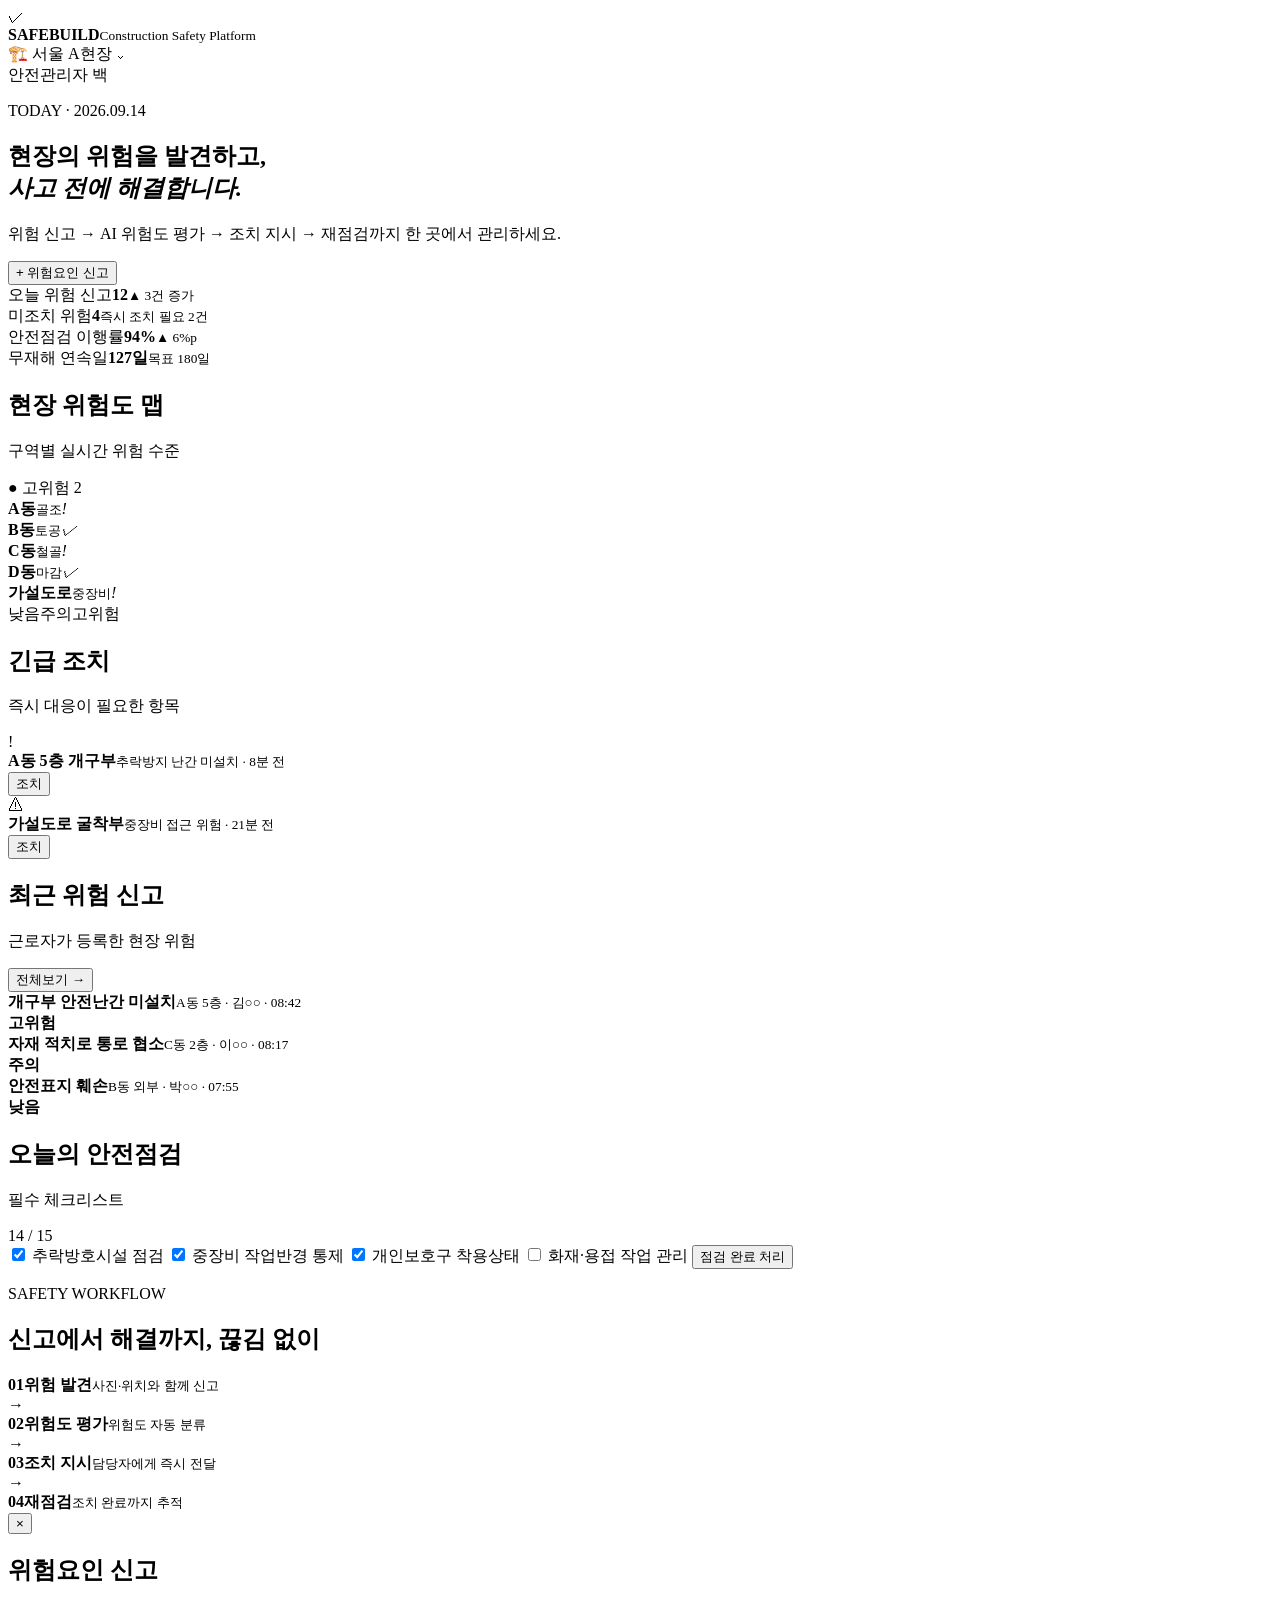
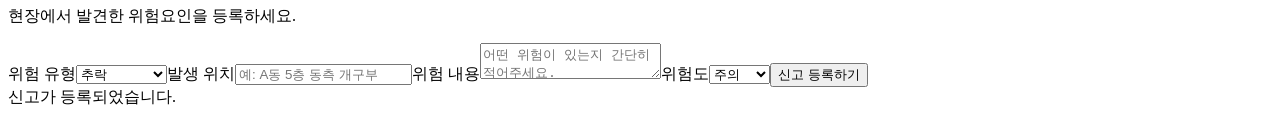
==== index.html @ 405b14be "feat: add construction safety platform MVP" ====
<!doctype html>
<html lang="ko">
<head>
  <meta charset="UTF-8" />
  <meta name="viewport" content="width=device-width, initial-scale=1.0" />
  <title>SAFEBUILD | 건설현장 안전 플랫폼</title>
  <link rel="stylesheet" href="style.css" />
</head>
<body>
  <header class="topbar">
    <div class="brand"><span class="brand-mark">✓</span><div><strong>SAFEBUILD</strong><small>Construction Safety Platform</small></div></div>
    <div class="site-select">🏗️ 서울 A현장 <span>⌄</span></div>
    <div class="user">안전관리자 <span class="avatar">백</span></div>
  </header>

  <main>
    <section class="hero">
      <div><p class="eyebrow">TODAY · 2026.09.14</p><h1>현장의 위험을 발견하고,<br><em>사고 전에 해결합니다.</em></h1><p>위험 신고 → AI 위험도 평가 → 조치 지시 → 재점검까지 한 곳에서 관리하세요.</p></div>
      <button class="primary" onclick="openModal('report')">+ 위험요인 신고</button>
    </section>

    <section class="stats">
      <article><span>오늘 위험 신고</span><b id="reportCount">12</b><small class="up">▲ 3건 증가</small></article>
      <article><span>미조치 위험</span><b class="danger" id="openCount">4</b><small>즉시 조치 필요 2건</small></article>
      <article><span>안전점검 이행률</span><b>94%</b><small class="up">▲ 6%p</small></article>
      <article><span>무재해 연속일</span><b>127일</b><small>목표 180일</small></article>
    </section>

    <section class="grid">
      <div class="card wide">
        <div class="card-head"><div><h2>현장 위험도 맵</h2><p>구역별 실시간 위험 수준</p></div><span class="pill red">● 고위험 2</span></div>
        <div class="site-map">
          <div class="zone zone-a high" onclick="zoneInfo('A동 골조','고위험 · 개구부 추락 위험')"><strong>A동</strong><small>골조</small><i>!</i></div>
          <div class="zone zone-b safe"><strong>B동</strong><small>토공</small><i>✓</i></div>
          <div class="zone zone-c warn"><strong>C동</strong><small>철골</small><i>!</i></div>
          <div class="zone zone-d safe"><strong>D동</strong><small>마감</small><i>✓</i></div>
          <div class="zone zone-e high"><strong>가설도로</strong><small>중장비</small><i>!</i></div>
          <div class="legend"><span>낮음</span><span>주의</span><span>고위험</span></div>
        </div>
      </div>

      <div class="card">
        <div class="card-head"><div><h2>긴급 조치</h2><p>즉시 대응이 필요한 항목</p></div></div>
        <div class="alert-item"><span class="icon red-bg">!</span><div><strong>A동 5층 개구부</strong><small>추락방지 난간 미설치 · 8분 전</small></div><button onclick="resolve(this)">조치</button></div>
        <div class="alert-item"><span class="icon orange-bg">⚠</span><div><strong>가설도로 굴착부</strong><small>중장비 접근 위험 · 21분 전</small></div><button onclick="resolve(this)">조치</button></div>
      </div>
    </section>

    <section class="grid lower">
      <div class="card">
        <div class="card-head"><div><h2>최근 위험 신고</h2><p>근로자가 등록한 현장 위험</p></div><button class="text-btn" onclick="openModal('report')">전체보기 →</button></div>
        <div id="reports" class="report-list">
          <div class="report"><span class="dot red"></span><div><strong>개구부 안전난간 미설치</strong><small>A동 5층 · 김○○ · 08:42</small></div><b>고위험</b></div>
          <div class="report"><span class="dot orange"></span><div><strong>자재 적치로 통로 협소</strong><small>C동 2층 · 이○○ · 08:17</small></div><b>주의</b></div>
          <div class="report"><span class="dot yellow"></span><div><strong>안전표지 훼손</strong><small>B동 외부 · 박○○ · 07:55</small></div><b>낮음</b></div>
        </div>
      </div>

      <div class="card">
        <div class="card-head"><div><h2>오늘의 안전점검</h2><p>필수 체크리스트</p></div><span class="score">14 / 15</span></div>
        <div class="progress"><span></span></div>
        <label class="check"><input type="checkbox" checked onchange="updateChecks()"> 추락방호시설 점검</label>
        <label class="check"><input type="checkbox" checked onchange="updateChecks()"> 중장비 작업반경 통제</label>
        <label class="check"><input type="checkbox" checked onchange="updateChecks()"> 개인보호구 착용상태</label>
        <label class="check"><input type="checkbox" onchange="updateChecks()"> 화재·용접 작업 관리</label>
        <button class="outline" onclick="alert('점검표가 현장 담당자에게 전송되었습니다.')">점검 완료 처리</button>
      </div>
    </section>

    <section class="workflow card">
      <div><p class="eyebrow">SAFETY WORKFLOW</p><h2>신고에서 해결까지, 끊김 없이</h2></div>
      <div class="steps"><div><b>01</b><strong>위험 발견</strong><small>사진·위치와 함께 신고</small></div><span>→</span><div><b>02</b><strong>위험도 평가</strong><small>위험도 자동 분류</small></div><span>→</span><div><b>03</b><strong>조치 지시</strong><small>담당자에게 즉시 전달</small></div><span>→</span><div><b>04</b><strong>재점검</strong><small>조치 완료까지 추적</small></div></div>
    </section>
  </main>

  <div id="modal" class="modal hidden"><div class="modal-box"><button class="close" onclick="closeModal()">×</button><h2>위험요인 신고</h2><p>현장에서 발견한 위험요인을 등록하세요.</p><form id="reportForm"><label>위험 유형<select id="type"><option>추락</option><option>낙하·비래</option><option>중장비 충돌</option><option>붕괴·전도</option><option>화재·폭발</option><option>기타</option></select></label><label>발생 위치<input id="location" placeholder="예: A동 5층 동측 개구부" required></label><label>위험 내용<textarea id="detail" placeholder="어떤 위험이 있는지 간단히 적어주세요." required></textarea></label><label>위험도<select id="level"><option>고위험</option><option selected>주의</option><option>낮음</option></select></label><button class="primary full" type="submit">신고 등록하기</button></form></div></div>
  <div id="toast" class="toast">신고가 등록되었습니다.</div>
  <script src="app.js"></script>
</body>
</html>
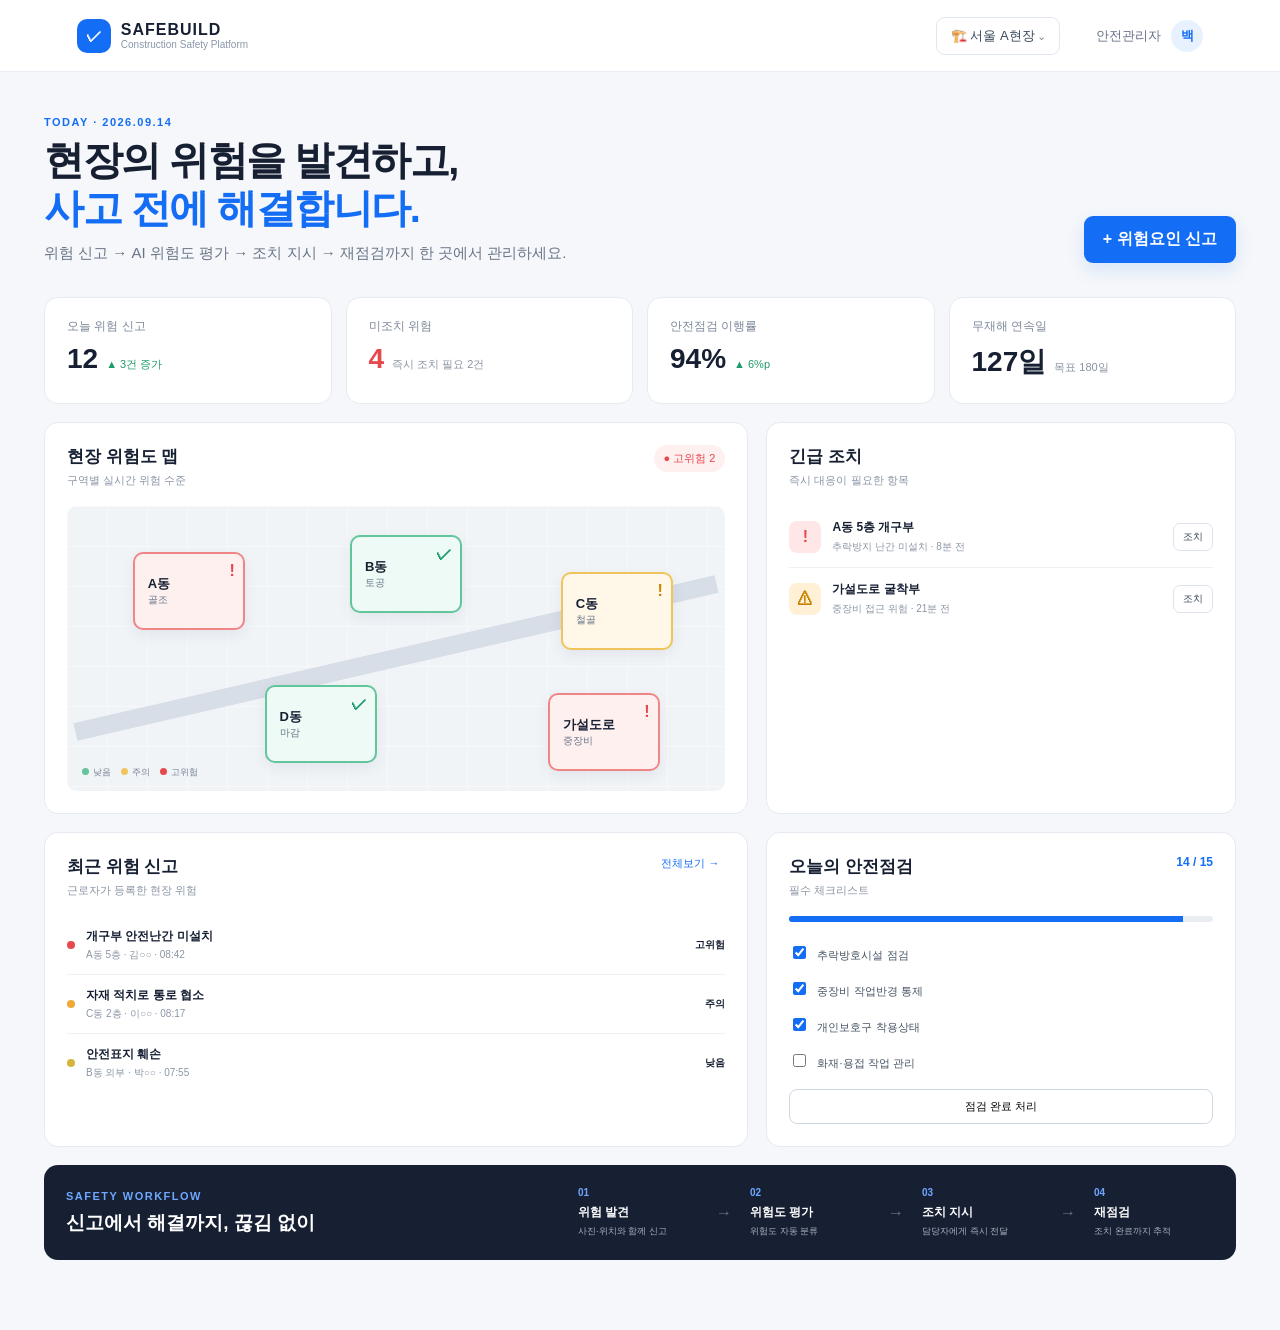
==== commit 5fc3bb4f: "Trigger GitHub Pages deployment" ====
--- a/index.html
+++ b/index.html
@@ -4,6 +4,7 @@
   <meta charset="UTF-8" />
   <meta name="viewport" content="width=device-width, initial-scale=1.0" />
   <title>SAFEBUILD | 건설현장 안전 플랫폼</title>
+  <!-- GitHub Pages deployment trigger: 2026-09-14 -->
   <link rel="stylesheet" href="style.css" />
 </head>
 <body>
--- a/style.css
+++ b/style.css
@@ -0,0 +1 @@
+*{box-sizing:border-box}body{margin:0;font-family:Inter,"Noto Sans KR",Arial,sans-serif;background:#f5f7fa;color:#172033}button,input,textarea,select{font:inherit}.topbar{height:72px;background:#fff;border-bottom:1px solid #e8edf3;display:flex;align-items:center;padding:0 6vw;gap:36px}.brand{display:flex;align-items:center;gap:10px;margin-right:auto}.brand-mark{display:grid;place-items:center;width:34px;height:34px;border-radius:10px;background:#146ef5;color:#fff;font-weight:900}.brand strong{display:block;letter-spacing:1px}.brand small{display:block;color:#8b96a8;font-size:10px}.site-select{padding:9px 14px;border:1px solid #e1e7ef;border-radius:9px;color:#39465a;font-size:13px}.user{font-size:13px;color:#667085;display:flex;align-items:center;gap:10px}.avatar{width:32px;height:32px;border-radius:50%;background:#e8f1ff;color:#146ef5;display:grid;place-items:center;font-weight:700}main{max-width:1240px;margin:auto;padding:44px 24px 70px}.hero{display:flex;justify-content:space-between;align-items:end;margin-bottom:34px}.eyebrow{font-size:11px;letter-spacing:1.5px;color:#146ef5;font-weight:800;margin:0 0 8px}.hero h1{font-size:40px;line-height:1.2;margin:0 0 12px;letter-spacing:-1.5px}.hero em{font-style:normal;color:#146ef5}.hero p:not(.eyebrow){color:#697586;margin:0;font-size:15px}.primary{background:#146ef5;color:white;border:0;border-radius:9px;padding:13px 19px;font-weight:700;cursor:pointer;box-shadow:0 7px 18px #146ef522}.stats{display:grid;grid-template-columns:repeat(4,1fr);gap:14px;margin-bottom:18px}.stats article,.card{background:#fff;border:1px solid #e6ebf1;border-radius:14px}.stats article{padding:20px 22px}.stats span{display:block;color:#7b8798;font-size:12px}.stats b{display:inline-block;font-size:28px;margin:8px 8px 2px 0}.stats small{font-size:11px;color:#8993a2}.stats .up{color:#1d9b68}.stats .danger{color:#e5484d}.grid{display:grid;grid-template-columns:1.5fr 1fr;gap:18px;margin-bottom:18px}.card{padding:22px}.card-head{display:flex;justify-content:space-between;align-items:start;margin-bottom:18px}.card h2{font-size:17px;margin:0 0 5px}.card-head p{margin:0;color:#8a95a5;font-size:11px}.pill{font-size:11px;border-radius:20px;padding:6px 10px}.pill.red{background:#fff0f0;color:#e5484d}.site-map{height:285px;background:#f1f4f7;border-radius:10px;position:relative;overflow:hidden;background-image:linear-gradient(90deg,#ffffff66 1px,transparent 1px),linear-gradient(#ffffff66 1px,transparent 1px);background-size:40px 40px}.site-map:after{content:"";position:absolute;left:0;right:0;top:50%;height:18px;background:#d8dee7;transform:rotate(-13deg)}.zone{position:absolute;width:112px;height:78px;border-radius:10px;display:flex;flex-direction:column;justify-content:center;padding:13px;z-index:2;box-shadow:0 5px 14px #17203312;border:2px solid}.zone strong{font-size:13px}.zone small{font-size:10px;color:#687588}.zone i{position:absolute;right:8px;top:8px;font-style:normal;font-weight:900}.safe{background:#eefaf5;border-color:#61c69b}.safe i{color:#159b68}.warn{background:#fff8e8;border-color:#f0c45b}.warn i{color:#c88700}.high{background:#fff0f0;border-color:#ef8585}.high i{color:#e5484d}.zone-a{left:10%;top:16%}.zone-b{left:43%;top:10%}.zone-c{right:8%;top:23%}.zone-d{left:30%;bottom:10%}.zone-e{right:10%;bottom:7%}.legend{position:absolute;left:15px;bottom:12px;display:flex;gap:10px;font-size:9px;color:#748093;z-index:3}.legend span:before{content:"";display:inline-block;width:7px;height:7px;border-radius:50%;background:#61c69b;margin-right:4px}.legend span:nth-child(2):before{background:#f0c45b}.legend span:nth-child(3):before{background:#e5484d}.alert-item{display:flex;align-items:center;gap:11px;padding:13px 0;border-bottom:1px solid #edf0f4}.alert-item:last-child{border:0}.icon{width:32px;height:32px;border-radius:8px;display:grid;place-items:center;font-weight:900}.red-bg{background:#ffe7e8;color:#e5484d}.orange-bg{background:#fff0d6;color:#c98200}.alert-item div{flex:1}.alert-item strong,.alert-item small{display:block}.alert-item strong{font-size:12px}.alert-item small{font-size:10px;color:#8a95a5;margin-top:4px}.alert-item button{border:1px solid #dce3ec;background:#fff;border-radius:7px;padding:6px 9px;font-size:10px;color:#3b4657;cursor:pointer}.lower{grid-template-columns:1.5fr 1fr}.text-btn{border:0;background:none;color:#146ef5;font-size:11px;cursor:pointer}.report{display:flex;align-items:center;gap:11px;padding:12px 0;border-bottom:1px solid #edf0f4}.report:last-child{border:0}.report>div{flex:1}.report strong,.report small{display:block}.report strong{font-size:12px}.report small{font-size:10px;color:#8a95a5;margin-top:3px}.report b{font-size:10px}.dot{width:8px;height:8px;border-radius:50%}.dot.red{background:#e5484d}.dot.orange{background:#efaa35}.dot.yellow{background:#d6b53d}.score{font-size:12px;color:#146ef5;font-weight:800}.progress{height:6px;background:#e9edf2;border-radius:8px;margin-bottom:13px;overflow:hidden}.progress span{display:block;width:93%;height:100%;background:#146ef5}.check{display:block;padding:8px 0;font-size:11px;color:#465365}.check input{accent-color:#146ef5;margin-right:8px}.outline{width:100%;margin-top:10px;background:#fff;border:1px solid #cfd7e2;border-radius:8px;padding:9px;font-size:11px;cursor:pointer}.workflow{display:flex;justify-content:space-between;align-items:center;margin-top:18px;background:#172033;color:#fff;border:0}.workflow h2{margin:0;font-size:19px}.workflow .eyebrow{color:#6fa7ff}.steps{display:flex;align-items:center;gap:18px}.steps>div{min-width:120px}.steps b{display:block;color:#6fa7ff;font-size:10px;margin-bottom:6px}.steps strong{display:block;font-size:12px}.steps small{display:block;color:#a9b2c0;font-size:9px;margin-top:4px}.steps>span{color:#657188}.modal{position:fixed;inset:0;background:#17203388;display:grid;place-items:center;padding:20px;z-index:10}.hidden{display:none}.modal-box{background:#fff;border-radius:15px;width:min(470px,100%);padding:26px;position:relative}.modal-box h2{margin:0 0 6px}.modal-box>p{font-size:12px;color:#8a95a5;margin-bottom:20px}.close{position:absolute;right:18px;top:15px;border:0;background:none;font-size:25px;cursor:pointer;color:#7b8798}.modal label{display:block;font-size:11px;font-weight:700;margin:13px 0}.modal input,.modal textarea,.modal select{display:block;width:100%;margin-top:7px;padding:10px;border:1px solid #dce3eb;border-radius:8px;outline:none}.modal textarea{height:90px;resize:vertical}.full{width:100%;margin-top:10px}.toast{position:fixed;bottom:25px;right:25px;background:#172033;color:#fff;padding:12px 17px;border-radius:9px;font-size:12px;opacity:0;transform:translateY(10px);transition:.25s;z-index:20}.toast.show{opacity:1;transform:none}@media(max-width:850px){.stats{grid-template-columns:repeat(2,1fr)}.grid,.lower{grid-template-columns:1fr}.workflow{display:block}.steps{margin-top:20px;flex-wrap:wrap}.hero{display:block}.hero .primary{margin-top:20px}.topbar{padding:0 18px}.site-select{display:none}}
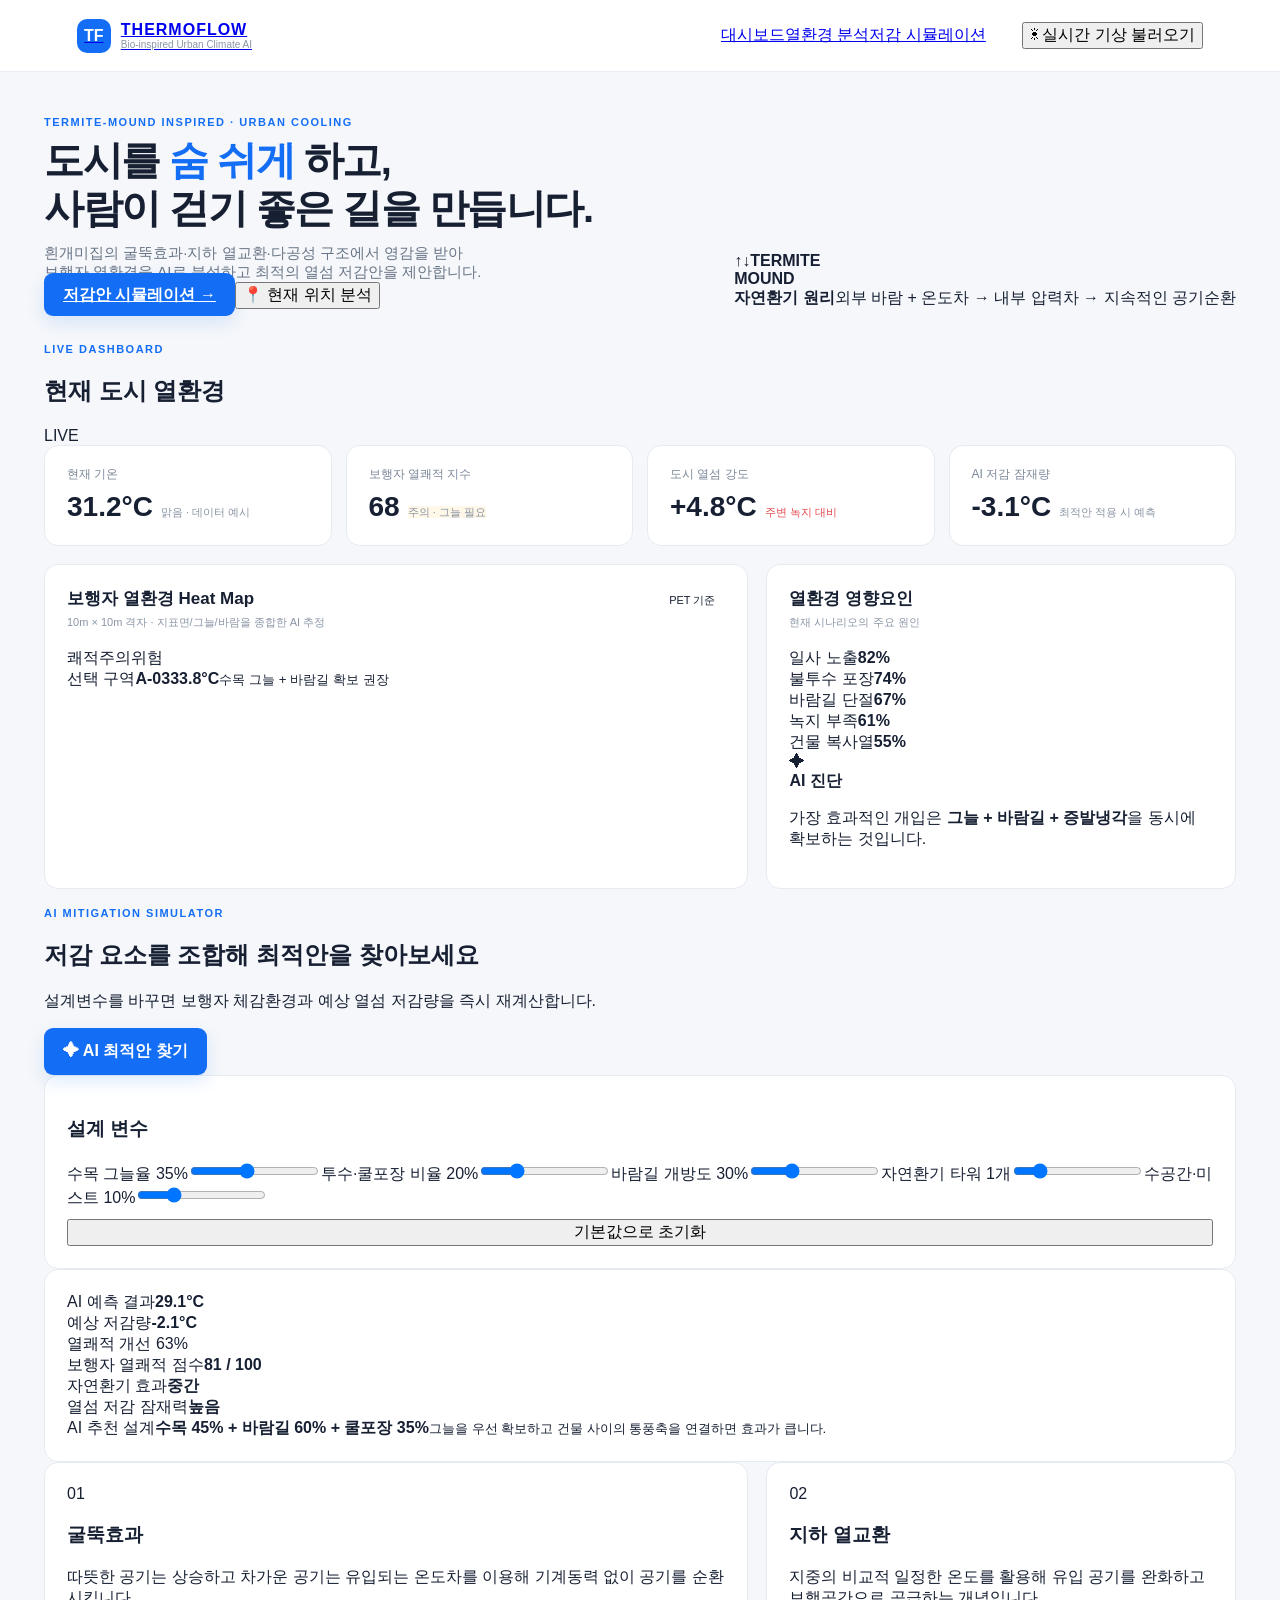
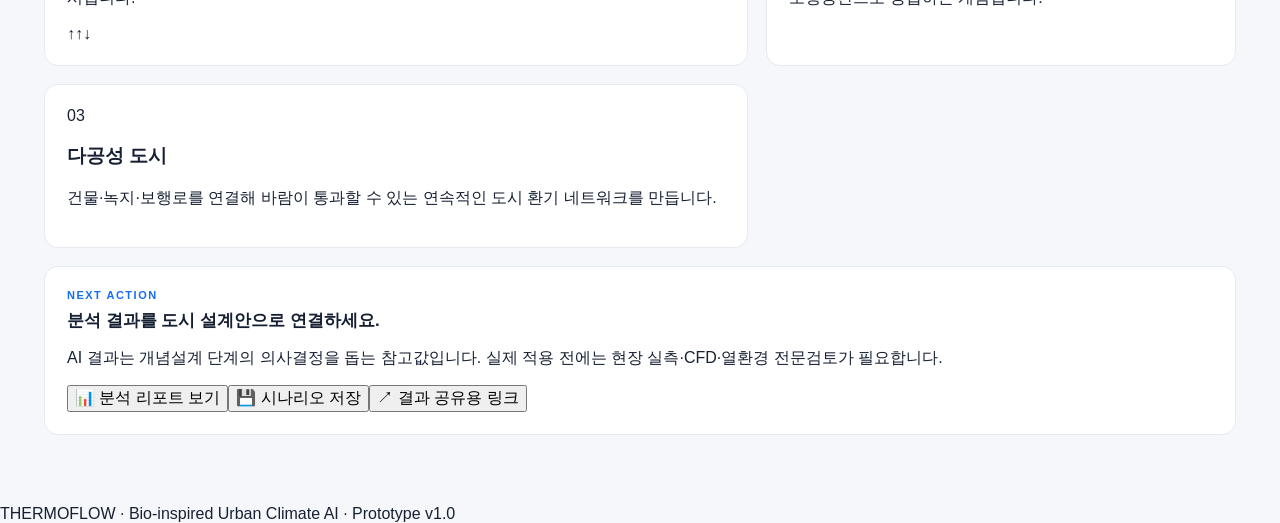
==== commit f1b10dd0: "Build THERMOFLOW AI urban heat mitigation platform" ====
--- a/index.html
+++ b/index.html
@@ -1,81 +1,34 @@
 <!doctype html>
 <html lang="ko">
 <head>
-  <meta charset="UTF-8" />
-  <meta name="viewport" content="width=device-width, initial-scale=1.0" />
-  <title>SAFEBUILD | 건설현장 안전 플랫폼</title>
-  <!-- GitHub Pages deployment trigger: 2026-09-14 -->
-  <link rel="stylesheet" href="style.css" />
+  <meta charset="UTF-8">
+  <meta name="viewport" content="width=device-width, initial-scale=1, viewport-fit=cover">
+  <meta name="theme-color" content="#0b6b57">
+  <meta name="description" content="흰개미집 자연환기 원리를 적용한 AI 기반 보행자 열환경 및 도시 열섬 저감 시스템">
+  <link rel="manifest" href="manifest.webmanifest">
+  <link rel="apple-touch-icon" href="icon.svg">
+  <link rel="stylesheet" href="style.css">
+  <title>THERMOFLOW | AI 보행자 열환경·도시열섬 저감</title>
 </head>
 <body>
-  <header class="topbar">
-    <div class="brand"><span class="brand-mark">✓</span><div><strong>SAFEBUILD</strong><small>Construction Safety Platform</small></div></div>
-    <div class="site-select">🏗️ 서울 A현장 <span>⌄</span></div>
-    <div class="user">안전관리자 <span class="avatar">백</span></div>
-  </header>
-
-  <main>
-    <section class="hero">
-      <div><p class="eyebrow">TODAY · 2026.09.14</p><h1>현장의 위험을 발견하고,<br><em>사고 전에 해결합니다.</em></h1><p>위험 신고 → AI 위험도 평가 → 조치 지시 → 재점검까지 한 곳에서 관리하세요.</p></div>
-      <button class="primary" onclick="openModal('report')">+ 위험요인 신고</button>
-    </section>
-
-    <section class="stats">
-      <article><span>오늘 위험 신고</span><b id="reportCount">12</b><small class="up">▲ 3건 증가</small></article>
-      <article><span>미조치 위험</span><b class="danger" id="openCount">4</b><small>즉시 조치 필요 2건</small></article>
-      <article><span>안전점검 이행률</span><b>94%</b><small class="up">▲ 6%p</small></article>
-      <article><span>무재해 연속일</span><b>127일</b><small>목표 180일</small></article>
-    </section>
-
-    <section class="grid">
-      <div class="card wide">
-        <div class="card-head"><div><h2>현장 위험도 맵</h2><p>구역별 실시간 위험 수준</p></div><span class="pill red">● 고위험 2</span></div>
-        <div class="site-map">
-          <div class="zone zone-a high" onclick="zoneInfo('A동 골조','고위험 · 개구부 추락 위험')"><strong>A동</strong><small>골조</small><i>!</i></div>
-          <div class="zone zone-b safe"><strong>B동</strong><small>토공</small><i>✓</i></div>
-          <div class="zone zone-c warn"><strong>C동</strong><small>철골</small><i>!</i></div>
-          <div class="zone zone-d safe"><strong>D동</strong><small>마감</small><i>✓</i></div>
-          <div class="zone zone-e high"><strong>가설도로</strong><small>중장비</small><i>!</i></div>
-          <div class="legend"><span>낮음</span><span>주의</span><span>고위험</span></div>
-        </div>
-      </div>
-
-      <div class="card">
-        <div class="card-head"><div><h2>긴급 조치</h2><p>즉시 대응이 필요한 항목</p></div></div>
-        <div class="alert-item"><span class="icon red-bg">!</span><div><strong>A동 5층 개구부</strong><small>추락방지 난간 미설치 · 8분 전</small></div><button onclick="resolve(this)">조치</button></div>
-        <div class="alert-item"><span class="icon orange-bg">⚠</span><div><strong>가설도로 굴착부</strong><small>중장비 접근 위험 · 21분 전</small></div><button onclick="resolve(this)">조치</button></div>
-      </div>
-    </section>
-
-    <section class="grid lower">
-      <div class="card">
-        <div class="card-head"><div><h2>최근 위험 신고</h2><p>근로자가 등록한 현장 위험</p></div><button class="text-btn" onclick="openModal('report')">전체보기 →</button></div>
-        <div id="reports" class="report-list">
-          <div class="report"><span class="dot red"></span><div><strong>개구부 안전난간 미설치</strong><small>A동 5층 · 김○○ · 08:42</small></div><b>고위험</b></div>
-          <div class="report"><span class="dot orange"></span><div><strong>자재 적치로 통로 협소</strong><small>C동 2층 · 이○○ · 08:17</small></div><b>주의</b></div>
-          <div class="report"><span class="dot yellow"></span><div><strong>안전표지 훼손</strong><small>B동 외부 · 박○○ · 07:55</small></div><b>낮음</b></div>
-        </div>
-      </div>
-
-      <div class="card">
-        <div class="card-head"><div><h2>오늘의 안전점검</h2><p>필수 체크리스트</p></div><span class="score">14 / 15</span></div>
-        <div class="progress"><span></span></div>
-        <label class="check"><input type="checkbox" checked onchange="updateChecks()"> 추락방호시설 점검</label>
-        <label class="check"><input type="checkbox" checked onchange="updateChecks()"> 중장비 작업반경 통제</label>
-        <label class="check"><input type="checkbox" checked onchange="updateChecks()"> 개인보호구 착용상태</label>
-        <label class="check"><input type="checkbox" onchange="updateChecks()"> 화재·용접 작업 관리</label>
-        <button class="outline" onclick="alert('점검표가 현장 담당자에게 전송되었습니다.')">점검 완료 처리</button>
-      </div>
-    </section>
-
-    <section class="workflow card">
-      <div><p class="eyebrow">SAFETY WORKFLOW</p><h2>신고에서 해결까지, 끊김 없이</h2></div>
-      <div class="steps"><div><b>01</b><strong>위험 발견</strong><small>사진·위치와 함께 신고</small></div><span>→</span><div><b>02</b><strong>위험도 평가</strong><small>위험도 자동 분류</small></div><span>→</span><div><b>03</b><strong>조치 지시</strong><small>담당자에게 즉시 전달</small></div><span>→</span><div><b>04</b><strong>재점검</strong><small>조치 완료까지 추적</small></div></div>
-    </section>
-  </main>
-
-  <div id="modal" class="modal hidden"><div class="modal-box"><button class="close" onclick="closeModal()">×</button><h2>위험요인 신고</h2><p>현장에서 발견한 위험요인을 등록하세요.</p><form id="reportForm"><label>위험 유형<select id="type"><option>추락</option><option>낙하·비래</option><option>중장비 충돌</option><option>붕괴·전도</option><option>화재·폭발</option><option>기타</option></select></label><label>발생 위치<input id="location" placeholder="예: A동 5층 동측 개구부" required></label><label>위험 내용<textarea id="detail" placeholder="어떤 위험이 있는지 간단히 적어주세요." required></textarea></label><label>위험도<select id="level"><option>고위험</option><option selected>주의</option><option>낮음</option></select></label><button class="primary full" type="submit">신고 등록하기</button></form></div></div>
-  <div id="toast" class="toast">신고가 등록되었습니다.</div>
-  <script src="app.js"></script>
-</body>
-</html>+<header class="topbar">
+  <a class="brand" href="#top" aria-label="THERMOFLOW 홈"><span class="brand-mark">TF</span><span><strong>THERMOFLOW</strong><small>Bio-inspired Urban Climate AI</small></span></a>
+  <nav><a href="#dashboard">대시보드</a><a href="#analysis">열환경 분석</a><a href="#simulation">저감 시뮬레이션</a></nav>
+  <button class="weather-btn" id="weatherBtn">☀ 실시간 기상 불러오기</button>
+</header>
+<main id="top">
+  <section class="hero">
+    <div><p class="eyebrow">TERMITE-MOUND INSPIRED · URBAN COOLING</p><h1>도시를 <em>숨 쉬게</em> 하고,<br>사람이 걷기 좋은 길을 만듭니다.</h1><p class="hero-copy">흰개미집의 굴뚝효과·지하 열교환·다공성 구조에서 영감을 받아<br>보행자 열환경을 AI로 분석하고 최적의 열섬 저감안을 제안합니다.</p><div class="hero-actions"><a class="primary" href="#simulation">저감안 시뮬레이션 →</a><button class="secondary" id="locationBtn">📍 현재 위치 분석</button></div></div>
+    <div class="termite-card"><div class="mound"><span class="air hot">↑</span><span class="air cool">↓</span><i></i><b>TERMITE<br>MOUND</b></div><div class="mound-copy"><strong>자연환기 원리</strong><span>외부 바람 + 온도차 → 내부 압력차 → 지속적인 공기순환</span></div></div>
+  </section>
+  <section id="dashboard" class="section"><div class="section-title"><div><p class="eyebrow">LIVE DASHBOARD</p><h2>현재 도시 열환경</h2></div><span class="live"><i></i> LIVE</span></div><div class="stats"><article><span>현재 기온</span><b id="tempValue">31.2°C</b><small id="weatherText">맑음 · 데이터 예시</small></article><article><span>보행자 열쾌적 지수</span><b id="comfortValue">68</b><small id="comfortText" class="warn">주의 · 그늘 필요</small></article><article><span>도시 열섬 강도</span><b id="uhiValue">+4.8°C</b><small class="danger">주변 녹지 대비</small></article><article><span>AI 저감 잠재량</span><b id="savingValue">-3.1°C</b><small class="good">최적안 적용 시 예측</small></article></div></section>
+  <section id="analysis" class="grid two">
+    <article class="card heat-card"><div class="card-head"><div><h2>보행자 열환경 Heat Map</h2><p>10m × 10m 격자 · 지표면/그늘/바람을 종합한 AI 추정</p></div><span class="pill">PET 기준</span></div><div id="heatmap" class="heatmap" aria-label="보행자 열환경 히트맵"></div><div class="heat-legend"><span>쾌적</span><i></i><span>주의</span><i></i><span>위험</span></div><div class="selected-zone"><span>선택 구역</span><strong id="zoneName">A-03</strong><b id="zoneTemp">33.8°C</b><small id="zoneAdvice">수목 그늘 + 바람길 확보 권장</small></div></article>
+    <article class="card"><div class="card-head"><div><h2>열환경 영향요인</h2><p>현재 시나리오의 주요 원인</p></div></div><div class="factor"><div><span>일사 노출</span><b>82%</b></div><div class="bar"><i style="width:82%"></i></div></div><div class="factor"><div><span>불투수 포장</span><b>74%</b></div><div class="bar"><i style="width:74%"></i></div></div><div class="factor"><div><span>바람길 단절</span><b>67%</b></div><div class="bar"><i style="width:67%"></i></div></div><div class="factor"><div><span>녹지 부족</span><b>61%</b></div><div class="bar"><i style="width:61%"></i></div></div><div class="factor"><div><span>건물 복사열</span><b>55%</b></div><div class="bar"><i style="width:55%"></i></div></div><div class="ai-note"><span>✦</span><div><strong>AI 진단</strong><p>가장 효과적인 개입은 <b>그늘 + 바람길 + 증발냉각</b>을 동시에 확보하는 것입니다.</p></div></div></article>
+  </section>
+  <section id="simulation" class="section"><div class="section-title"><div><p class="eyebrow">AI MITIGATION SIMULATOR</p><h2>저감 요소를 조합해 최적안을 찾아보세요</h2><p>설계변수를 바꾸면 보행자 체감환경과 예상 열섬 저감량을 즉시 재계산합니다.</p></div><button class="primary" id="optimizeBtn">✦ AI 최적안 찾기</button></div><div class="sim-grid"><article class="card controls"><h3>설계 변수</h3><label>수목 그늘율 <output id="treeOut">35%</output><input id="tree" type="range" min="0" max="80" value="35"></label><label>투수·쿨포장 비율 <output id="paveOut">20%</output><input id="pave" type="range" min="0" max="80" value="20"></label><label>바람길 개방도 <output id="windOut">30%</output><input id="wind" type="range" min="0" max="100" value="30"></label><label>자연환기 타워 <output id="towerOut">1개</output><input id="tower" type="range" min="0" max="6" value="1"></label><label>수공간·미스트 <output id="waterOut">10%</output><input id="water" type="range" min="0" max="40" value="10"></label><button class="secondary full" id="resetBtn">기본값으로 초기화</button></article><article class="card result"><div class="result-top"><div><span>AI 예측 결과</span><strong id="predTemp">29.1°C</strong></div><div><span>예상 저감량</span><strong class="green" id="predDrop">-2.1°C</strong></div></div><div class="gauge"><div id="gaugeFill"></div><span id="gaugeText">열쾌적 개선 63%</span></div><div class="result-row"><span>보행자 열쾌적 점수</span><b id="predComfort">81 / 100</b></div><div class="result-row"><span>자연환기 효과</span><b id="ventEffect">중간</b></div><div class="result-row"><span>열섬 저감 잠재력</span><b id="uhiPotential">높음</b></div><div class="recommendation"><span>AI 추천 설계</span><strong id="recommendation">수목 45% + 바람길 60% + 쿨포장 35%</strong><small id="recommendationDetail">그늘을 우선 확보하고 건물 사이의 통풍축을 연결하면 효과가 큽니다.</small></div></article></div></section>
+  <section class="grid three"><article class="card principle"><span class="num">01</span><h3>굴뚝효과</h3><p>따뜻한 공기는 상승하고 차가운 공기는 유입되는 온도차를 이용해 기계동력 없이 공기를 순환시킵니다.</p><div class="diagram chimney"><i>↑</i><i>↑</i><i>↓</i></div></article><article class="card principle"><span class="num">02</span><h3>지하 열교환</h3><p>지중의 비교적 일정한 온도를 활용해 유입 공기를 완화하고 보행공간으로 공급하는 개념입니다.</p><div class="diagram ground"><i></i><i></i><i></i></div></article><article class="card principle"><span class="num">03</span><h3>다공성 도시</h3><p>건물·녹지·보행로를 연결해 바람이 통과할 수 있는 연속적인 도시 환기 네트워크를 만듭니다.</p><div class="diagram porous"><i></i><i></i><i></i><i></i></div></article></section>
+  <section class="card action-panel"><div><p class="eyebrow">NEXT ACTION</p><h2>분석 결과를 도시 설계안으로 연결하세요.</h2><p>AI 결과는 개념설계 단계의 의사결정을 돕는 참고값입니다. 실제 적용 전에는 현장 실측·CFD·열환경 전문검토가 필요합니다.</p></div><div class="action-list"><button data-action="report">📊 분석 리포트 보기</button><button data-action="save">💾 시나리오 저장</button><button data-action="share">↗ 결과 공유용 링크</button></div></section>
+</main><footer>THERMOFLOW · Bio-inspired Urban Climate AI · Prototype v1.0</footer><div id="toast" class="toast"></div>
+<script src="app.js"></script><script>if('serviceWorker' in navigator){navigator.serviceWorker.register('./sw.js').catch(()=>{});}</script>
+</body></html>
--- a/style.css
+++ b/style.css
@@ -1 +1 @@
-*{box-sizing:border-box}body{margin:0;font-family:Inter,"Noto Sans KR",Arial,sans-serif;background:#f5f7fa;color:#172033}button,input,textarea,select{font:inherit}.topbar{height:72px;background:#fff;border-bottom:1px solid #e8edf3;display:flex;align-items:center;padding:0 6vw;gap:36px}.brand{display:flex;align-items:center;gap:10px;margin-right:auto}.brand-mark{display:grid;place-items:center;width:34px;height:34px;border-radius:10px;background:#146ef5;color:#fff;font-weight:900}.brand strong{display:block;letter-spacing:1px}.brand small{display:block;color:#8b96a8;font-size:10px}.site-select{padding:9px 14px;border:1px solid #e1e7ef;border-radius:9px;color:#39465a;font-size:13px}.user{font-size:13px;color:#667085;display:flex;align-items:center;gap:10px}.avatar{width:32px;height:32px;border-radius:50%;background:#e8f1ff;color:#146ef5;display:grid;place-items:center;font-weight:700}main{max-width:1240px;margin:auto;padding:44px 24px 70px}.hero{display:flex;justify-content:space-between;align-items:end;margin-bottom:34px}.eyebrow{font-size:11px;letter-spacing:1.5px;color:#146ef5;font-weight:800;margin:0 0 8px}.hero h1{font-size:40px;line-height:1.2;margin:0 0 12px;letter-spacing:-1.5px}.hero em{font-style:normal;color:#146ef5}.hero p:not(.eyebrow){color:#697586;margin:0;font-size:15px}.primary{background:#146ef5;color:white;border:0;border-radius:9px;padding:13px 19px;font-weight:700;cursor:pointer;box-shadow:0 7px 18px #146ef522}.stats{display:grid;grid-template-columns:repeat(4,1fr);gap:14px;margin-bottom:18px}.stats article,.card{background:#fff;border:1px solid #e6ebf1;border-radius:14px}.stats article{padding:20px 22px}.stats span{display:block;color:#7b8798;font-size:12px}.stats b{display:inline-block;font-size:28px;margin:8px 8px 2px 0}.stats small{font-size:11px;color:#8993a2}.stats .up{color:#1d9b68}.stats .danger{color:#e5484d}.grid{display:grid;grid-template-columns:1.5fr 1fr;gap:18px;margin-bottom:18px}.card{padding:22px}.card-head{display:flex;justify-content:space-between;align-items:start;margin-bottom:18px}.card h2{font-size:17px;margin:0 0 5px}.card-head p{margin:0;color:#8a95a5;font-size:11px}.pill{font-size:11px;border-radius:20px;padding:6px 10px}.pill.red{background:#fff0f0;color:#e5484d}.site-map{height:285px;background:#f1f4f7;border-radius:10px;position:relative;overflow:hidden;background-image:linear-gradient(90deg,#ffffff66 1px,transparent 1px),linear-gradient(#ffffff66 1px,transparent 1px);background-size:40px 40px}.site-map:after{content:"";position:absolute;left:0;right:0;top:50%;height:18px;background:#d8dee7;transform:rotate(-13deg)}.zone{position:absolute;width:112px;height:78px;border-radius:10px;display:flex;flex-direction:column;justify-content:center;padding:13px;z-index:2;box-shadow:0 5px 14px #17203312;border:2px solid}.zone strong{font-size:13px}.zone small{font-size:10px;color:#687588}.zone i{position:absolute;right:8px;top:8px;font-style:normal;font-weight:900}.safe{background:#eefaf5;border-color:#61c69b}.safe i{color:#159b68}.warn{background:#fff8e8;border-color:#f0c45b}.warn i{color:#c88700}.high{background:#fff0f0;border-color:#ef8585}.high i{color:#e5484d}.zone-a{left:10%;top:16%}.zone-b{left:43%;top:10%}.zone-c{right:8%;top:23%}.zone-d{left:30%;bottom:10%}.zone-e{right:10%;bottom:7%}.legend{position:absolute;left:15px;bottom:12px;display:flex;gap:10px;font-size:9px;color:#748093;z-index:3}.legend span:before{content:"";display:inline-block;width:7px;height:7px;border-radius:50%;background:#61c69b;margin-right:4px}.legend span:nth-child(2):before{background:#f0c45b}.legend span:nth-child(3):before{background:#e5484d}.alert-item{display:flex;align-items:center;gap:11px;padding:13px 0;border-bottom:1px solid #edf0f4}.alert-item:last-child{border:0}.icon{width:32px;height:32px;border-radius:8px;display:grid;place-items:center;font-weight:900}.red-bg{background:#ffe7e8;color:#e5484d}.orange-bg{background:#fff0d6;color:#c98200}.alert-item div{flex:1}.alert-item strong,.alert-item small{display:block}.alert-item strong{font-size:12px}.alert-item small{font-size:10px;color:#8a95a5;margin-top:4px}.alert-item button{border:1px solid #dce3ec;background:#fff;border-radius:7px;padding:6px 9px;font-size:10px;color:#3b4657;cursor:pointer}.lower{grid-template-columns:1.5fr 1fr}.text-btn{border:0;background:none;color:#146ef5;font-size:11px;cursor:pointer}.report{display:flex;align-items:center;gap:11px;padding:12px 0;border-bottom:1px solid #edf0f4}.report:last-child{border:0}.report>div{flex:1}.report strong,.report small{display:block}.report strong{font-size:12px}.report small{font-size:10px;color:#8a95a5;margin-top:3px}.report b{font-size:10px}.dot{width:8px;height:8px;border-radius:50%}.dot.red{background:#e5484d}.dot.orange{background:#efaa35}.dot.yellow{background:#d6b53d}.score{font-size:12px;color:#146ef5;font-weight:800}.progress{height:6px;background:#e9edf2;border-radius:8px;margin-bottom:13px;overflow:hidden}.progress span{display:block;width:93%;height:100%;background:#146ef5}.check{display:block;padding:8px 0;font-size:11px;color:#465365}.check input{accent-color:#146ef5;margin-right:8px}.outline{width:100%;margin-top:10px;background:#fff;border:1px solid #cfd7e2;border-radius:8px;padding:9px;font-size:11px;cursor:pointer}.workflow{display:flex;justify-content:space-between;align-items:center;margin-top:18px;background:#172033;color:#fff;border:0}.workflow h2{margin:0;font-size:19px}.workflow .eyebrow{color:#6fa7ff}.steps{display:flex;align-items:center;gap:18px}.steps>div{min-width:120px}.steps b{display:block;color:#6fa7ff;font-size:10px;margin-bottom:6px}.steps strong{display:block;font-size:12px}.steps small{display:block;color:#a9b2c0;font-size:9px;margin-top:4px}.steps>span{color:#657188}.modal{position:fixed;inset:0;background:#17203388;display:grid;place-items:center;padding:20px;z-index:10}.hidden{display:none}.modal-box{background:#fff;border-radius:15px;width:min(470px,100%);padding:26px;position:relative}.modal-box h2{margin:0 0 6px}.modal-box>p{font-size:12px;color:#8a95a5;margin-bottom:20px}.close{position:absolute;right:18px;top:15px;border:0;background:none;font-size:25px;cursor:pointer;color:#7b8798}.modal label{display:block;font-size:11px;font-weight:700;margin:13px 0}.modal input,.modal textarea,.modal select{display:block;width:100%;margin-top:7px;padding:10px;border:1px solid #dce3eb;border-radius:8px;outline:none}.modal textarea{height:90px;resize:vertical}.full{width:100%;margin-top:10px}.toast{position:fixed;bottom:25px;right:25px;background:#172033;color:#fff;padding:12px 17px;border-radius:9px;font-size:12px;opacity:0;transform:translateY(10px);transition:.25s;z-index:20}.toast.show{opacity:1;transform:none}@media(max-width:850px){.stats{grid-template-columns:repeat(2,1fr)}.grid,.lower{grid-template-columns:1fr}.workflow{display:block}.steps{margin-top:20px;flex-wrap:wrap}.hero{display:block}.hero .primary{margin-top:20px}.topbar{padding:0 18px}.site-select{display:none}}+*{box-sizing:border-box}body{margin:0;font-family:Inter,"Noto Sans KR",Arial,sans-serif;background:#f5f7fa;color:#172033}button,input,textarea,select{font:inherit}.topbar{height:72px;background:#fff;border-bottom:1px solid #e8edf3;display:flex;align-items:center;padding:0 6vw;gap:36px}.brand{display:flex;align-items:center;gap:10px;margin-right:auto}.brand-mark{display:grid;place-items:center;width:34px;height:34px;border-radius:10px;background:#146ef5;color:#fff;font-weight:900}.brand strong{display:block;letter-spacing:1px}.brand small{display:block;color:#8b96a8;font-size:10px}.site-select{padding:9px 14px;border:1px solid #e1e7ef;border-radius:9px;color:#39465a;font-size:13px}.user{font-size:13px;color:#667085;display:flex;align-items:center;gap:10px}.avatar{width:32px;height:32px;border-radius:50%;background:#e8f1ff;color:#146ef5;display:grid;place-items:center;font-weight:700}main{max-width:1240px;margin:auto;padding:44px 24px 70px}.hero{display:flex;justify-content:space-between;align-items:end;margin-bottom:34px}.eyebrow{font-size:11px;letter-spacing:1.5px;color:#146ef5;font-weight:800;margin:0 0 8px}.hero h1{font-size:40px;line-height:1.2;margin:0 0 12px;letter-spacing:-1.5px}.hero em{font-style:normal;color:#146ef5}.hero p:not(.eyebrow){color:#697586;margin:0;font-size:15px}.primary{background:#146ef5;color:white;border:0;border-radius:9px;padding:13px 19px;font-weight:700;cursor:pointer;box-shadow:0 7px 18px #146ef522}.stats{display:grid;grid-template-columns:repeat(4,1fr);gap:14px;margin-bottom:18px}.stats article,.card{background:#fff;border:1px solid #e6ebf1;border-radius:14px}.stats article{padding:20px 22px}.stats span{display:block;color:#7b8798;font-size:12px}.stats b{display:inline-block;font-size:28px;margin:8px 8px 2px 0}.stats small{font-size:11px;color:#8993a2}.stats .up{color:#1d9b68}.stats .danger{color:#e5484d}.grid{display:grid;grid-template-columns:1.5fr 1fr;gap:18px;margin-bottom:18px}.card{padding:22px}.card-head{display:flex;justify-content:space-between;align-items:start;margin-bottom:18px}.card h2{font-size:17px;margin:0 0 5px}.card-head p{margin:0;color:#8a95a5;font-size:11px}.pill{font-size:11px;border-radius:20px;padding:6px 10px}.pill.red{background:#fff0f0;color:#e5484d}.site-map{height:285px;background:#f1f4f7;border-radius:10px;position:relative;overflow:hidden;background-image:linear-gradient(90deg,#ffffff66 1px,transparent 1px),linear-gradient(#ffffff66 1px,transparent 1px);background-size:40px 40px}.site-map:after{content:"";position:absolute;left:0;right:0;top:50%;height:18px;background:#d8dee7;transform:rotate(-13deg)}.zone{position:absolute;width:112px;height:78px;border-radius:10px;display:flex;flex-direction:column;justify-content:center;padding:13px;z-index:2;box-shadow:0 5px 14px #17203312;border:2px solid}.zone strong{font-size:13px}.zone small{font-size:10px;color:#687588}.zone i{position:absolute;right:8px;top:8px;font-style:normal;font-weight:900}.safe{background:#eefaf5;border-color:#61c69b}.safe i{color:#159b68}.warn{background:#fff8e8;border-color:#f0c45b}.warn i{color:#c88700}.high{background:#fff0f0;border-color:#ef8585}.high i{color:#e5484d}.zone-a{left:10%;top:16%}.zone-b{left:43%;top:10%}.zone-c{right:8%;top:23%}.zone-d{left:30%;bottom:10%}.zone-e{right:10%;bottom:7%}.legend{position:absolute;left:15px;bottom:12px;display:flex;gap:10px;font-size:9px;color:#748093;z-index:3}.legend span:before{content:"";display:inline-block;width:7px;height:7px;border-radius:50%;background:#61c69b;margin-right:4px}.legend span:nth-child(2):before{background:#f0c45b}.legend span:nth-child(3):before{background:#e5484d}.alert-item{display:flex;align-items:center;gap:11px;padding:13px 0;border-bottom:1px solid #edf0f4}.alert-item:last-child{border:0}.icon{width:32px;height:32px;border-radius:8px;display:grid;place-items:center;font-weight:900}.red-bg{background:#ffe7e8;color:#e5484d}.orange-bg{background:#fff0d6;color:#c98200}.alert-item div{flex:1}.alert-item strong,.alert-item small{display:block}.alert-item strong{font-size:12px}.alert-item small{font-size:10px;color:#8a95a5;margin-top:4px}.alert-item button{border:1px solid #dce3ec;background:#fff;border-radius:7px;padding:6px 9px;font-size:10px;color:#3b4657;cursor:pointer}.lower{grid-template-columns:1.5fr 1fr}.text-btn{border:0;background:none;color:#146ef5;font-size:11px;cursor:pointer}.report{display:flex;align-items:center;gap:11px;padding:12px 0;border-bottom:1px solid #edf0f4}.report:last-child{border:0}.report>div{flex:1}.report strong,.report small{display:block}.report strong{font-size:12px}.report small{font-size:10px;color:#8a95a5;margin-top:3px}.report b{font-size:10px}.dot{width:8px;height:8px;border-radius:50%}.dot.red{background:#e5484d}.dot.orange{background:#efaa35}.dot.yellow{background:#d6b53d}.score{font-size:12px;color:#146ef5;font-weight:800}.progress{height:6px;background:#e9edf2;border-radius:8px;margin-bottom:13px;overflow:hidden}.progress span{display:block;width:93%;height:100%;background:#146ef5}.check{display:block;padding:8px 0;font-size:11px;color:#465365}.check input{accent-color:#146ef5;margin-right:8px}.outline{width:100%;margin-top:10px;background:#fff;border:1px solid #cfd7e2;border-radius:8px;padding:9px;font-size:11px;cursor:pointer}.workflow{display:flex;justify-content:space-between;align-items:center;margin-top:18px;background:#172033;color:#fff;border:0}.workflow h2{margin:0;font-size:19px}.workflow .eyebrow{color:#6fa7ff}.steps{display:flex;align-items:center;gap:18px}.steps>div{min-width:120px}.steps b{display:block;color:#6fa7ff;font-size:10px;margin-bottom:6px}.steps strong{display:block;font-size:12px}.steps small{display:block;color:#a9b2c0;font-size:9px;margin-top:4px}.steps>span{color:#657188}.modal{position:fixed;inset:0;background:#17203388;display:grid;place-items:center;padding:20px;z-index:10}.hidden{display:none}.modal-box{background:#fff;border-radius:15px;width:min(470px,100%);padding:26px;position:relative}.modal-box h2{margin:0 0 6px}.modal-box>p{font-size:12px;color:#8a95a5;margin-bottom:20px}.close{position:absolute;right:18px;top:15px;border:0;background:none;font-size:25px;cursor:pointer;color:#7b8798}.modal label{display:block;font-size:11px;font-weight:700;margin:13px 0}.modal input,.modal textarea,.modal select{display:block;width:100%;margin-top:7px;padding:10px;border:1px solid #dce3eb;border-radius:8px;outline:none}.modal input[type=file]{padding:9px;background:#f8fafc}.modal textarea{height:90px;resize:vertical}.full{width:100%;margin-top:10px}.field-help{display:block;color:#8a95a5;font-size:10px;font-weight:400;margin-top:5px}.photo-preview{margin:8px 0 12px;padding:8px;background:#f5f7fa;border-radius:10px}.photo-preview img{display:block;width:100%;max-height:220px;object-fit:cover;border-radius:8px}.photo-preview button{margin-top:7px;border:0;background:none;color:#e5484d;font-size:10px;cursor:pointer}.toast{position:fixed;bottom:25px;right:25px;background:#172033;color:#fff;padding:12px 17px;border-radius:9px;font-size:12px;opacity:0;transform:translateY(10px);transition:.25s;z-index:20}.toast.show{opacity:1;transform:none}@media(max-width:850px){body{padding-bottom:env(safe-area-inset-bottom)}.topbar{height:60px;padding:0 16px;gap:10px;position:sticky;top:0;z-index:5}.brand small{display:none}.site-select{display:none}.user{font-size:11px}.avatar{width:30px;height:30px}main{padding:24px 14px 40px}.hero{display:block;margin-bottom:22px}.hero h1{font-size:30px}.hero p:not(.eyebrow){font-size:13px;line-height:1.5}.hero .primary{width:100%;margin-top:18px;padding:15px}.stats{grid-template-columns:repeat(2,1fr);gap:10px}.stats article{padding:15px}.stats b{font-size:23px}.grid,.lower{grid-template-columns:1fr;gap:12px}.card{padding:17px;border-radius:12px}.site-map{height:250px}.zone{width:92px;height:66px;padding:10px}.workflow{display:block}.steps{margin-top:20px;flex-wrap:wrap;gap:14px}.steps>div{min-width:105px}.steps>span{display:none}.modal{padding:10px;align-items:end}.modal-box{border-radius:18px 18px 0 0;padding:22px 18px;max-height:92vh;overflow:auto}.toast{left:14px;right:14px;bottom:18px;text-align:center}.primary{touch-action:manipulation}.alert-item button,.outline{min-height:38px}}
